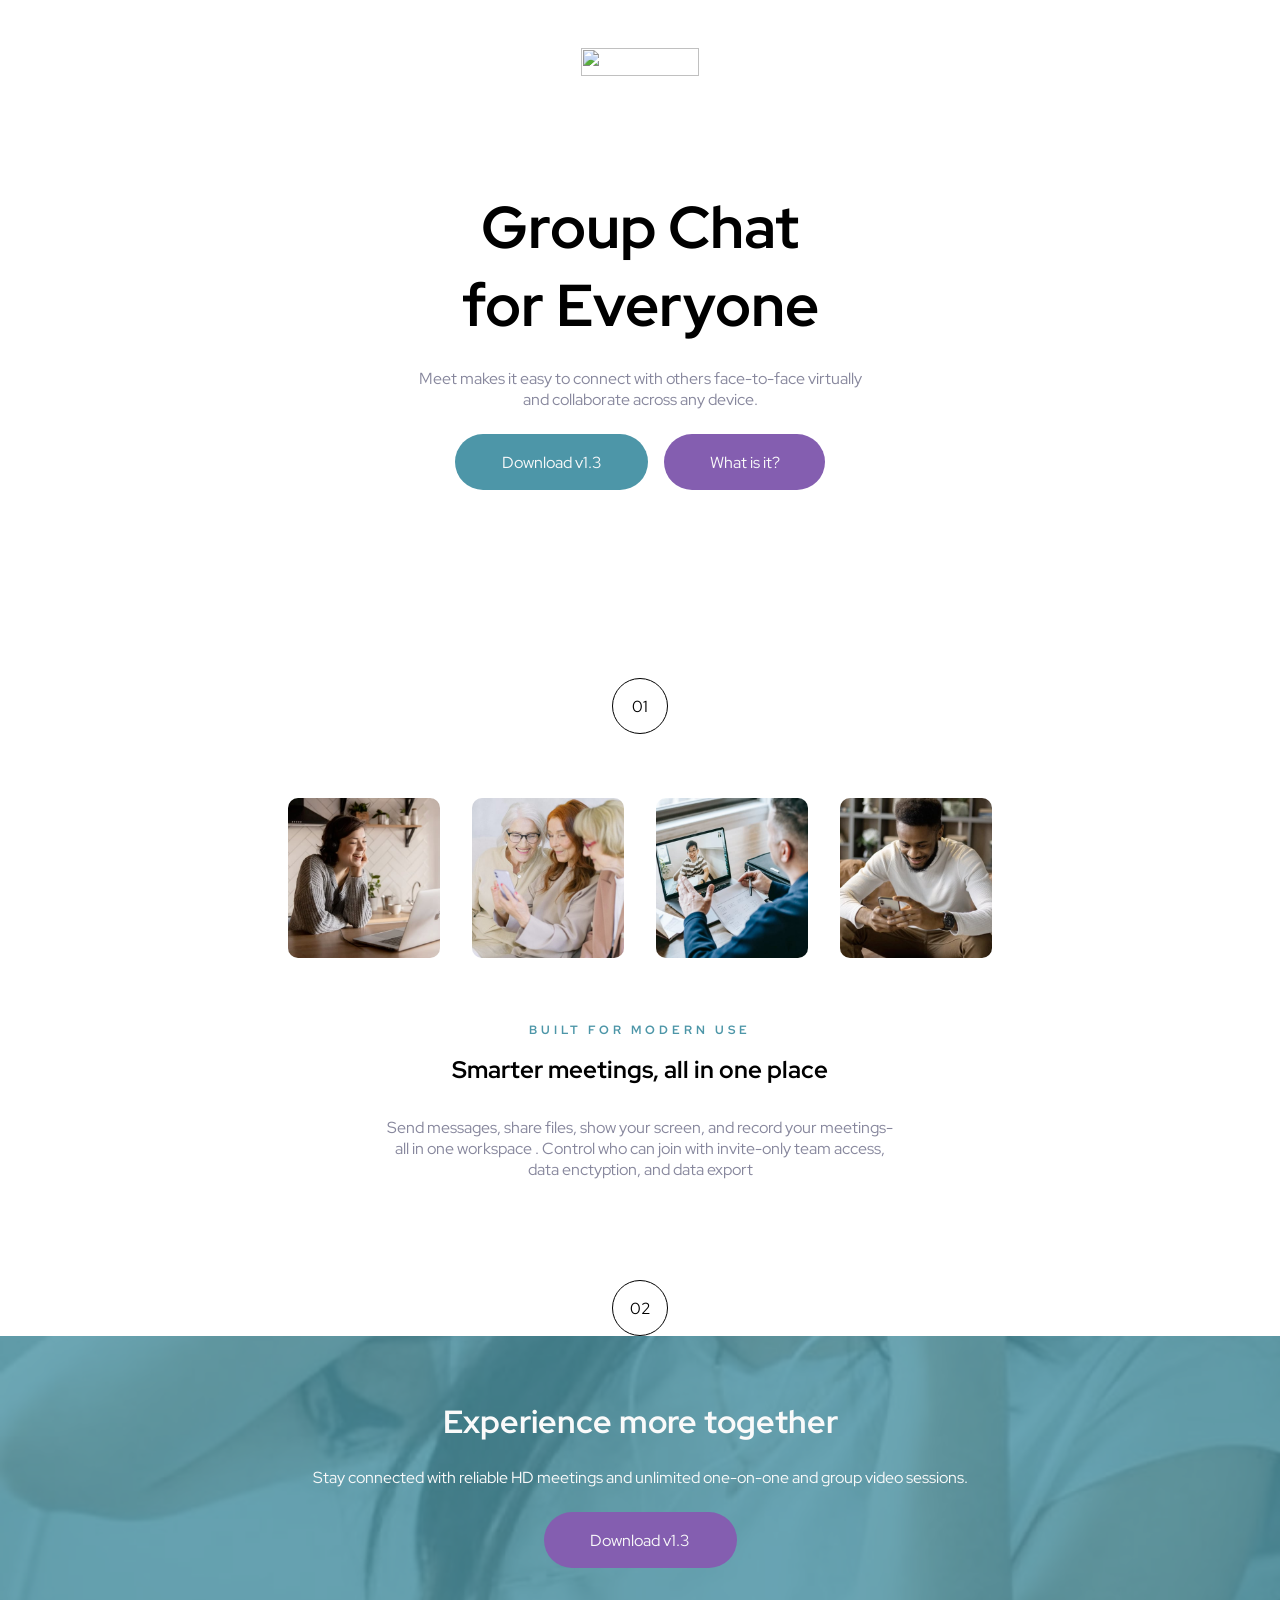
==== index.html @ 8e2fcc40 "moved files" ====
<!doctype html>
<html lang="en">
  <head>
    <meta charset="UTF-8" />
    <meta name="viewport" content="width=device-width, initial-scale=1.0" />

    <link
      rel="icon"
      type="image/png"
      sizes="32x32"
      href="./assets/favicon-32x32.png"
    />
    <link rel="stylesheet" href="/CSS/style.css" />

    <link rel="stylesheet" href="/fonts/fonts.css" />

    <title>Frontend Mentor | Meet landing page</title>
  </head>
  <body>
    <header class="header">
      <img src="assets/logo.svg" alt="" class="header__logo" />
      <img src="./assets/tablet/image-hero.png" alt="" class="header__image" />

      <div class="header__desktop-flex">
        <picture class="header__desktop">
          <source
            media="(min-width: 1440px)"
            srcset="./assets/desktop/image-hero-left.png"
          />
          <img src="./assets/tablet/image-hero.png" />
        </picture>
        <article class="header__description">
          <h1 class="header__title">Group Chat for Everyone</h1>
          <p class="header__paragraph">
            Meet makes it easy to connect with others face-to-face virtually and
            collaborate across any device.
          </p>
          <div class="header__button-wrap">
            <button class="header__download-btn">Download v1.3</button
            ><button class="header__question-btn">What is it?</button>
          </div>
        </article>
        <picture class="header__desktop">
          <source
            media="(min-width: 1440px)"
            srcset="./assets/desktop/image-hero-right.png"
          />
          <img src="./assets/tablet/image-hero.png" />
        </picture>
      </div>
    </header>
    <main>
      <div class="main__section-number-one">01</div>
      <div class="main__image-container">
        <img
          src="/starter-code/assets/desktop/image-woman-in-videocall.jpg"
          alt=""
        /><img
          src="/starter-code/assets/desktop/image-women-videochatting.jpg"
          alt=""
        /><img
          src="/starter-code/assets/desktop/image-men-in-meeting.jpg"
          alt=""
        /><img
          src="/starter-code/assets/desktop/image-man-texting.jpg"
          alt=""
        />
      </div>
      <article class="main__content-wrapper">
        <p class="main__paragraph-header">Built for Modern Use</p>
        <h2 class="main__title">Smarter meetings, all in one place</h2>
        <p class="main__paragraph-text">
          Send messages, share files, show your screen, and record your
          meetings-all in one workspace . Control who can join with invite-only
          team access, data enctyption, and data export
        </p>
      </article>
      <div class="main__section-number-two">02</div>
    </main>
    <footer class="footer__flex">
      <div class="footer__wrap">
        <h1 class="footer__header">Experience more together</h1>
        <p class="footer__paragraph">
          Stay connected with reliable HD meetings and unlimited one-on-one and
          group video sessions.
        </p>
        <button class="header__download-btn footer__button">
          Download v1.3
        </button>
      </div>
    </footer>
  </body>
</html>
---- CSS/style.css ----
/* TODO: 
 */

:root {
    /* COLORS */
    --cyan-600: hsl(192, 37%, 48%);
    --cyan-600-transparent: hsla(192, 37%, 48%, 0.8);
    --cyan-300: hsl(192, 90%, 77%);
    --purple-600: hsl(268, 34%, 53%);
    --purple-300: hsl(268, 100%, 86%);
    --slate-900: hsl(240, 21%, 20%);
    --slate-600: hsl(240, 10%, 57%);
    --slate-300: hsl(240, 18%, 85%);
    --white: hsl(0, 0%, 98%);

    /* FONTS */
    --header-title: clamp(2.5rem, 1.9rem + 2.25vw, 4rem);
    --fw-700: 700;
    --fs-12: 0.75rem;

    /* IMAGES */
    --fluid-images-container-width: clamp(680px, 80vw, 1120px);
    --fluid-imagescontainer-height: clamp(144px, 160px, 256px);
    --fluid-header__image-width: clamp(433px, 100vw, 820px);
    --fluid-header-image-height: clamp(160px, 28vh, 303px);
}

/* GLOBAL */
*,
*::before,
*::after {
    box-sizing: border-box;
    margin: 0;
    padding: 0;
}

body {
    font-family: 'Red Hat Display', sans-serif;
}

img,
picture,
video,
canvas,
svg {
    display: block;
    max-width: 100%;
}

input,
button,
textarea,
select {
    font: inherit;
}

p,
h1,
h2,
h3,
h4,
h5,
h6 {
    overflow-wrap: break-word;
}

p {
    text-wrap: pretty;
}

h1,
h2,
h3,
h4,
h5,
h6 {
    text-wrap: balance;
}

/* HEADER STYLES */
.header {
    /* border: 2px solid orangered; */
    display: flex;
    flex-direction: column;
    align-items: center;
    /* margin-bottom: 32px; */
    margin-bottom: 188px;
}

.header__logo {
    width: 118px;
    height: 28px;
    margin-block: 48px 64px;
}


.header__image {
    width: var(--fluid-header__image-width);
    /* height: var(--fluid-header-image-height); */
    /* width: 433px;
    height: 160px; */
    margin-bottom: 48px;
}

.header__desktop {
    display: none;
}

.header__desktop-flex {
    display: flex;
    flex-direction: row;
}

.header__description {
    display: flex;
    flex-direction: column;
    align-items: center;
    margin-inline: 32px;
    text-align: center;
    max-width: 448px;
}

.header__title {
    margin-bottom: 24px;
    font-size: var(--header-title);
}

.header__paragraph {
    margin-bottom: 24px;
    color: var(--slate-600);
}

.header__button-wrap {
    display: flex;
    flex-direction: column;
    align-items: center;
    gap: 16px;
}

/* BUTTON STYLES */

button {
    border: none;
    border-radius: 29px;
    height: 56px;
    font-weight: var(--fs-700);
}

.header__download-btn {
    width: 193px;
    color: var(--white);
    background-color: var(--cyan-600);
}

.header__question-btn {
    width: 161px;
    color: var(--white);
    background-color: var(--purple-600);
}

/* MAIN STYLES */
.main__section-number-one {
    border: 1px solid;
    width: 56px;
    height: 56px;
    margin-inline: auto;
    margin-bottom: 64px;
    border-radius: 50%;
    display: flex;
    align-items: center;
    justify-content: center;
}

.main__section-number-two {
    border: 1px solid;
    width: 56px;
    height: 56px;
    margin-inline: auto;
    border-radius: 50%;
    display: flex;
    align-items: center;
    justify-content: center;
}

.main__image-container {
    display: grid;
    grid-template-columns: 1fr 1fr;
    gap: 16px;
    margin: 64px 32px;
}

.main__image-container img {
    border-radius: 10px;
}

.main__content-wrapper {
    text-align: center;
    margin-inline: 32px;
}

.main__paragraph-header {
    text-transform: uppercase;
    color: var(--cyan-600);
    font-weight: var(--fw-700);
    font-size: var(--fs-12);
    letter-spacing: .25rem;
    margin-bottom: 16px;
}

.main__title {
    margin-bottom: 32px;
}

.main__paragraph-text {
    margin-bottom: 100px;
    color: var(--slate-600);
}

.footer__flex {
    position: relative;
    /* z-index: 1; */
    display: flex;
    flex-direction: column;
    align-items: center;
    text-align: center;
    /* margin-inline: 32px; */
    /* background-color: hsla(192, 37%, 48%, 0.8); */
    background-image: url("../starter-code/assets/mobile/image-footer.jpg");
    background-position: center;
    background-size: cover;
    background-repeat: no-repeat;
}

.footer__flex::before {
    content: "";
    position: absolute;
    inset: 0;
    background-color: var(--cyan-600-transparent);
}

.footer__wrap {
    position: relative;
    z-index: 1;
    margin-block: 64px;
    display: flex;
    flex-direction: column;
    align-items: center;
}

.footer__header {
    position: relative;
    z-index: 1;
    margin-bottom: 24px;
    color: var(--white);
}

.footer__paragraph {
    position: relative;
    z-index: 1;
    margin-bottom: 24px;
    color: var(--white);
}

.footer__button {
    position: relative;
    z-index: 1;
    /* margin-bottom: 64px; */
    background-color: var(--purple-600);
}

/* MEDIA QUERIES */
@media (min-width: 768px) {
    .main__image-container {
        display: flex;
        width: var(--fluid-images-container-width);
        height: var(--fluid-imagescontainer-height);
        margin-inline: auto;
        justify-content: center;
        gap: 32px;
    }

    .main__image-container img {
        max-width: 152px;
        max-height: 160px;
        object-fit: cover;
    }

    .main__content-wrapper {
        max-width: 511px;
        margin-inline: auto;
    }

    .header__button-wrap {
        display: flex;
        flex-direction: row;
    }
}

@media (min-width: 1440px) {
    .header__desktop {
        display: block;
    }

    .header__image {
        display: none;
    }

    .main__image-container img {
        max-width: 256px;
        max-height: 256px;
        object-fit: cover;
    }

    .footer__wrap {
        display: flex;
        flex-direction: row;
        gap: 32px;
        align-items: flex-start;
        justify-content: center;
    }
}
---- fonts/fonts.css ----
/* red-hat-display-regular - latin */
@font-face {
    font-display: swap;
    /* Check https://developer.mozilla.org/en-US/docs/Web/CSS/@font-face/font-display for other options. */
    font-family: 'Red Hat Display';
    font-style: normal;
    font-weight: 400;
    src: url('/fonts/red-hat-display-v21-latin-regular.woff2') format('woff2');
    /* Chrome 36+, Opera 23+, Firefox 39+, Safari 12+, iOS 10+ */
}

/* red-hat-display-700 - latin */
@font-face {
    font-display: swap;
    /* Check https://developer.mozilla.org/en-US/docs/Web/CSS/@font-face/font-display for other options. */
    font-family: 'Red Hat Display';
    font-style: normal;
    font-weight: 700;
    src: url('/fonts/red-hat-display-v21-latin-700.woff2') format('woff2');
    /* Chrome 36+, Opera 23+, Firefox 39+, Safari 12+, iOS 10+ */
}
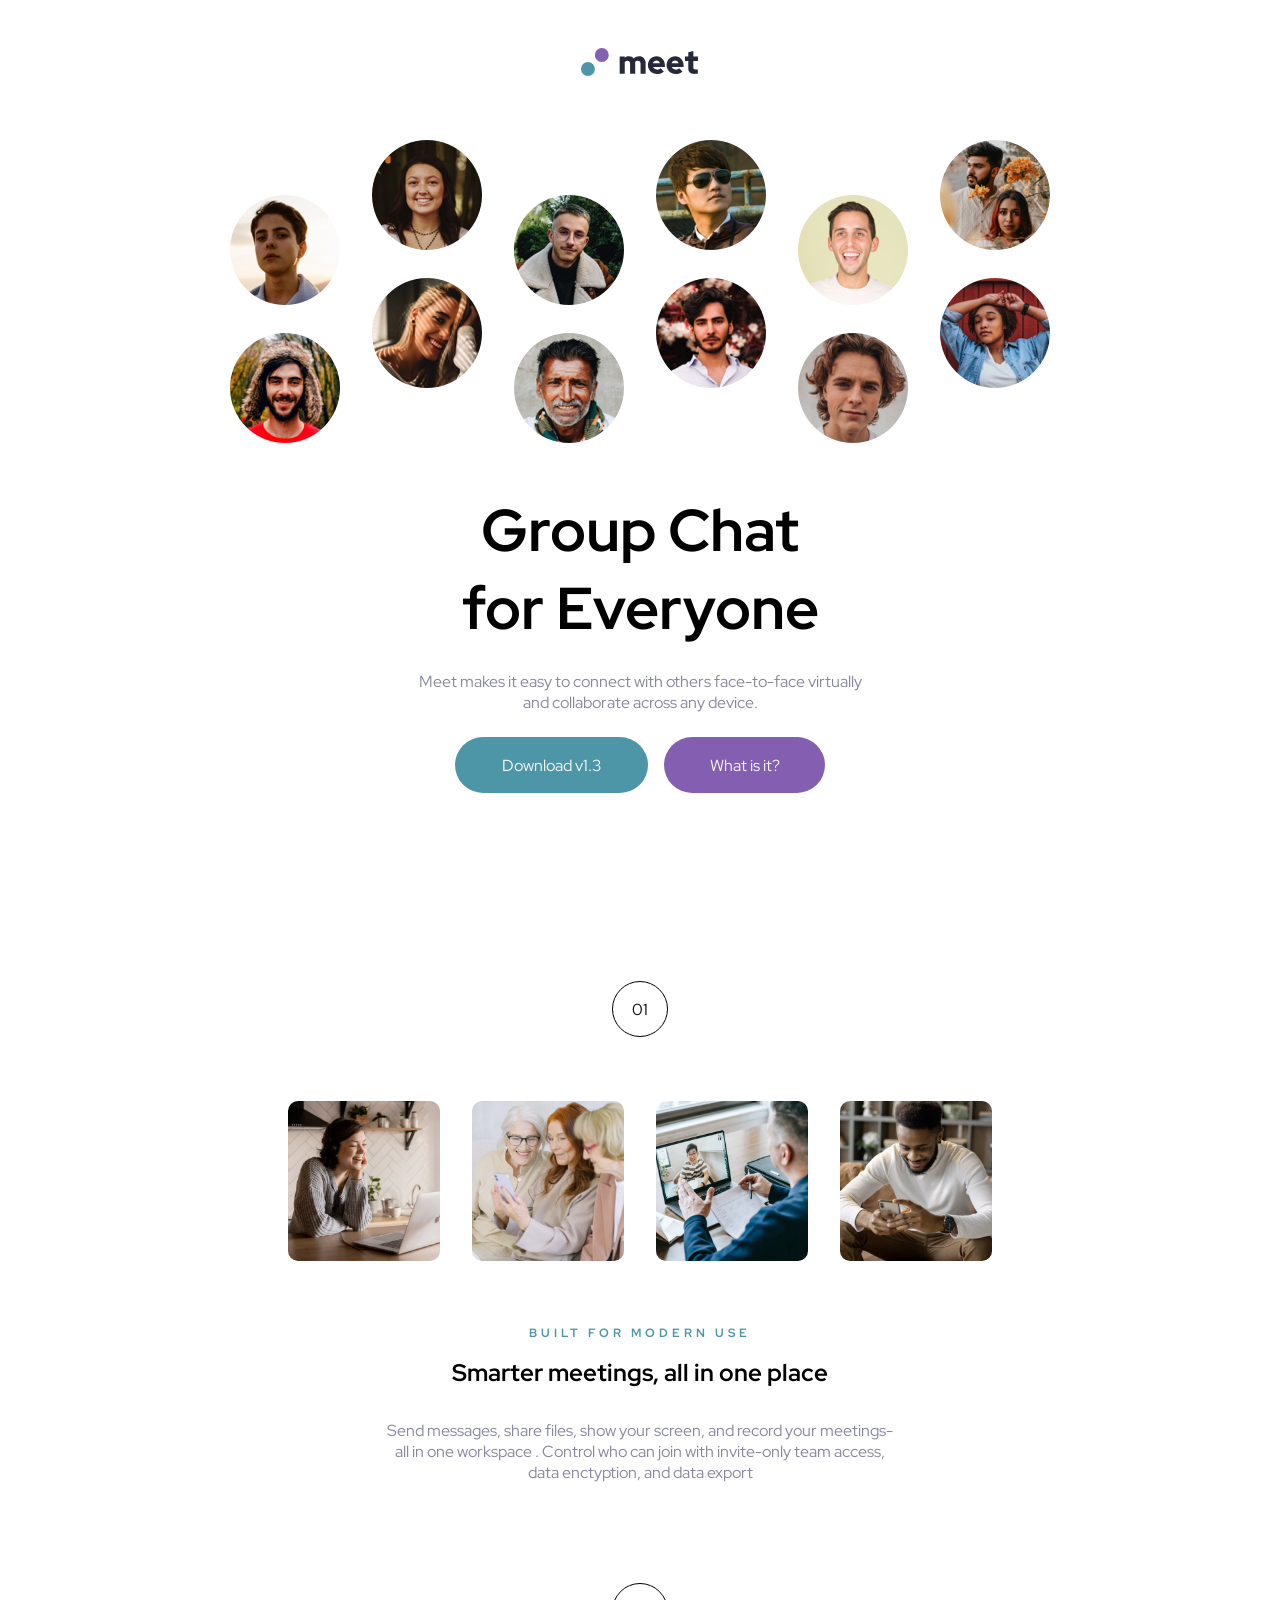
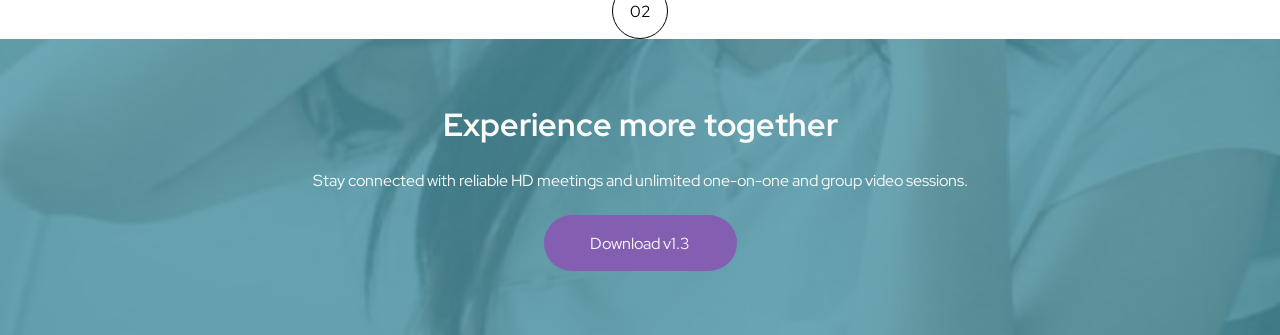
==== commit 77c80972: "what a drag" ====
--- a/index.html
+++ b/index.html
@@ -18,14 +18,18 @@
   </head>
   <body>
     <header class="header">
-      <img src="assets/logo.svg" alt="" class="header__logo" />
-      <img src="./assets/tablet/image-hero.png" alt="" class="header__image" />
+      <img src="starter-code/assets/logo.svg" alt="" class="header__logo" />
+      <img
+        src="starter-code/assets/tablet/image-hero.png"
+        alt=""
+        class="header__image"
+      />
 
       <div class="header__desktop-flex">
         <picture class="header__desktop">
           <source
             media="(min-width: 1440px)"
-            srcset="./assets/desktop/image-hero-left.png"
+            srcset="starter-code/assets/desktop/image-hero-left.png"
           />
           <img src="./assets/tablet/image-hero.png" />
         </picture>
@@ -43,7 +47,7 @@
         <picture class="header__desktop">
           <source
             media="(min-width: 1440px)"
-            srcset="./assets/desktop/image-hero-right.png"
+            srcset="starter-code/assets/desktop/image-hero-left.png"
           />
           <img src="./assets/tablet/image-hero.png" />
         </picture>
